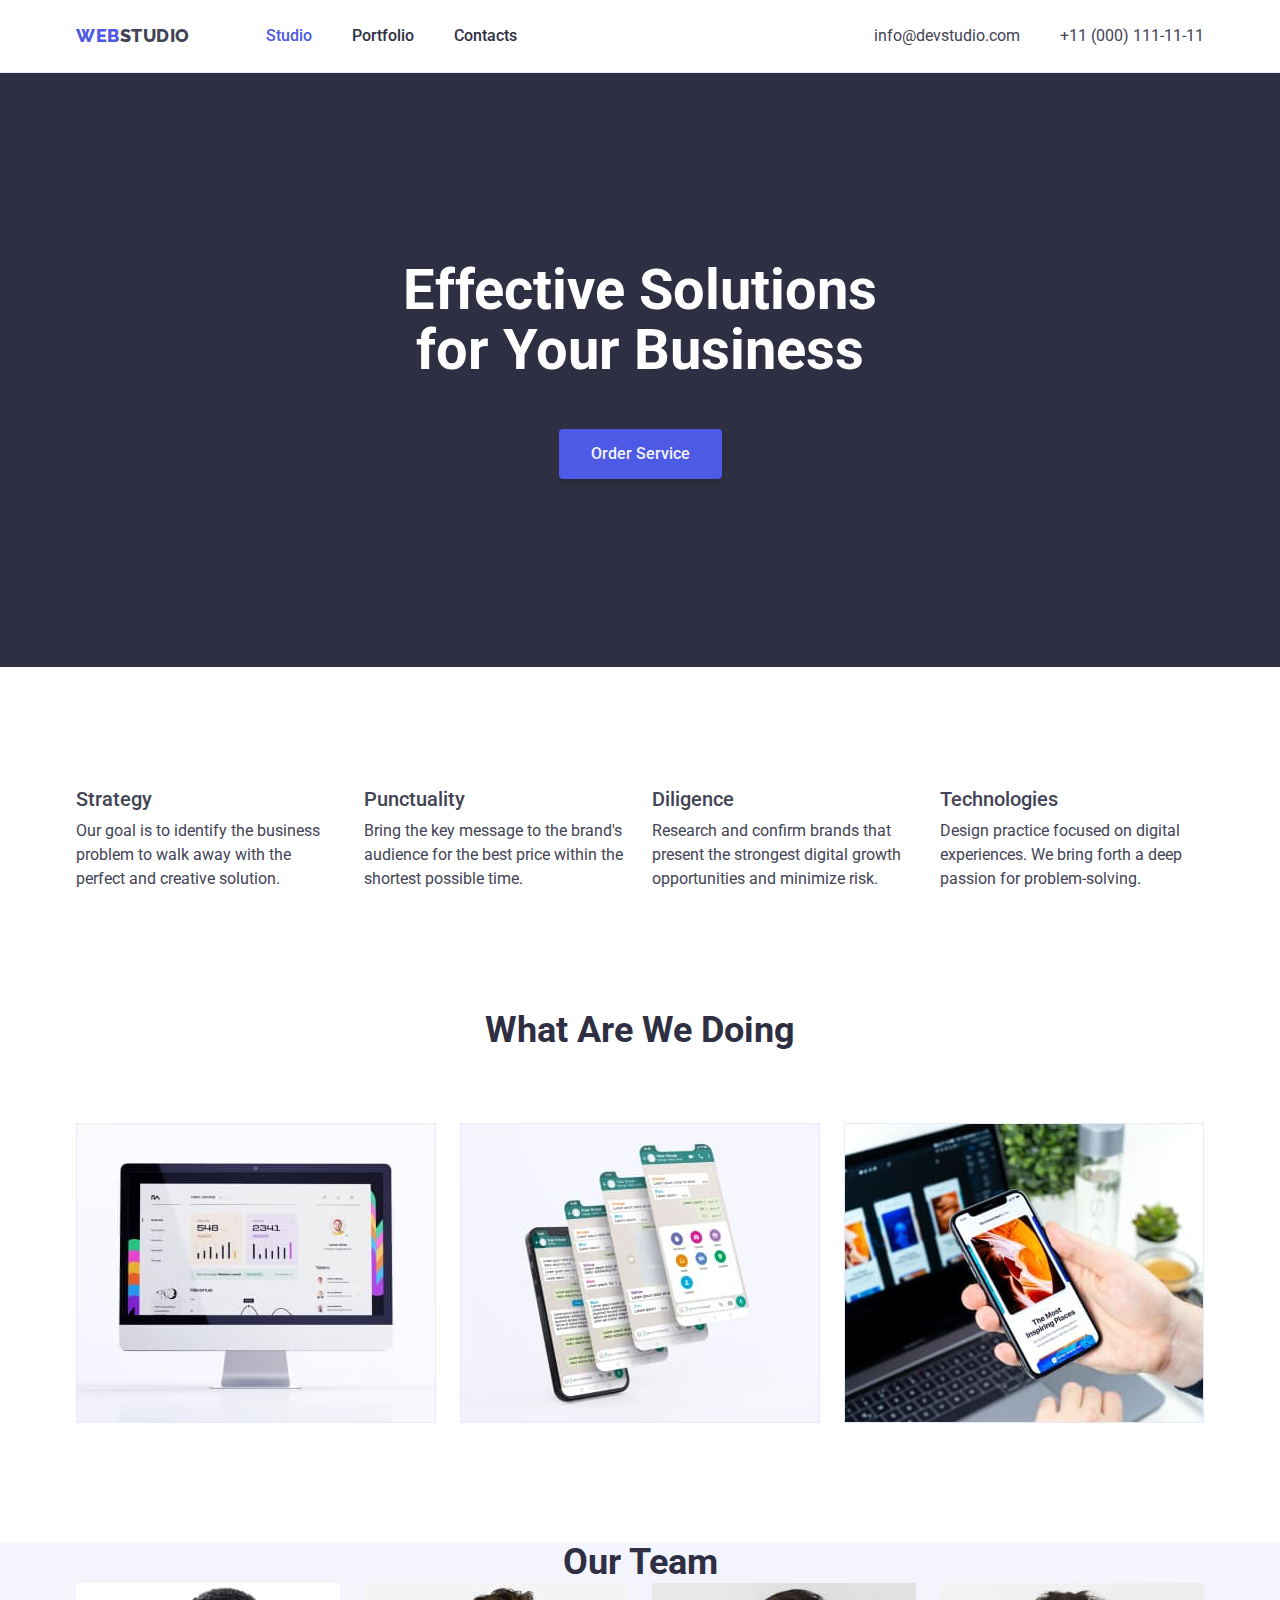
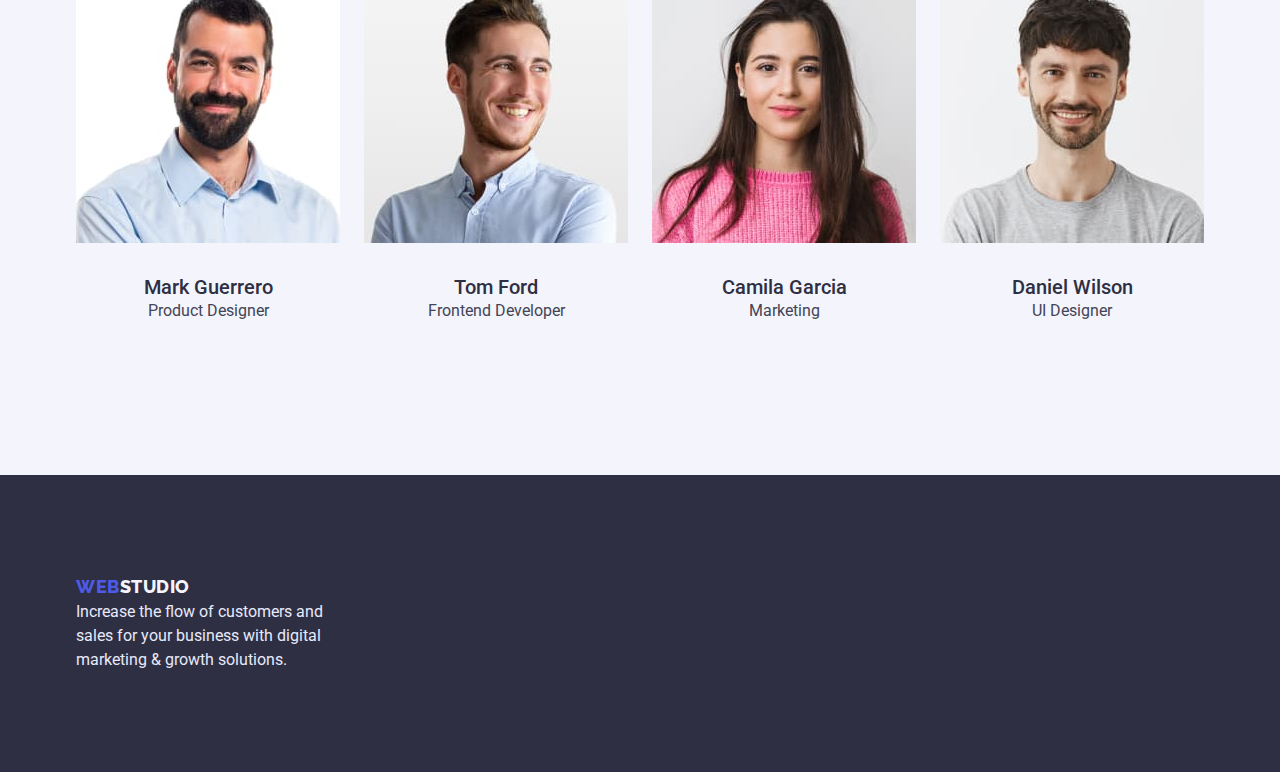
==== index.html @ 30122a5b "home work №3" ====
<!DOCTYPE html>
<html lang="en">
  <head>
    <meta charset="UTF-8" />
    <meta http-equiv="X-UA-Compatible" content="IE=edge" />
    <meta name="viewport" content="width=device-width, initial-scale=1.0" />
    <title>Document</title>
    <link
      href="https://fonts.googleapis.com/css2?family=Raleway:wght@800&family=Roboto:wght@400;500;700;900&display=swap"
      rel="stylesheet"
    />
    <link
      rel="stylesheet"
      href="https://cdnjs.cloudflare.com/ajax/libs/modern-normalize/1.1.0/modern-normalize.min.css"
    />
    <link rel="stylesheet" href="./css/style.css" />
  </head>
  <body>
    <!-- HEADER -->
    <header class="header">
      <div class="container header-container">
        <a href="./index.html" class="logo"
          ><span class="logo-web">Web</span>Studio</a
        >
        <!-- NAVIGATION -->
        <nav class="main-nav">
          <ul class="nav-list">
            <li class="nav-item">
              <a href="./index.html" class="nav-link current">Studio</a>
            </li>

            <li class="nav-item">
              <a href="./potfolio.html" class="nav-link">Portfolio</a>
            </li>

            <li class="nav-item">
              <a href="" class="nav-link">Contacts</a>
            </li>
          </ul>
        </nav>

        <ul class="conection-list">
          <li class="conection-item">
            <a href="mailto:info@devstudio.com" class="conection-link"
              >info@devstudio.com</a
            >
          </li>
          <li class="conection-item">
            <a href="tel:+110001111111" class="conection-link"
              >+11 (000) 111-11-11</a
            >
          </li>
        </ul>
      </div>
    </header>

    <!-- MAIN -->
    <main class="main">
      <!-- SECTION HERO -->
      <section class="section section-hero">
        <div class="container container-hero">
          <h1 class="hero-title">Effective Solutions for Your Business</h1>
          <button type="button" class="button button-hero">
            Order Service
          </button>
        </div>
      </section>
      <!-- SECTION FEATERE -->
      <section class="section section-featere">
        <div class="container container-featere">
          <h2 hidden>Featere</h2>
          <ul class="featere-list">
            <li class="featere-item">
              <h3 class="featere-title">Strategy</h3>
              <p class="featere-text">
                Our goal is to identify the business problem to walk away with
                the perfect and creative solution.
              </p>
            </li>

            <li class="featere-item">
              <h3 class="featere-title">Punctuality</h3>
              <p class="featere-text">
                Bring the key message to the brand's audience for the best price
                within the shortest possible time.
              </p>
            </li>

            <li class="featere-item">
              <h3 class="featere-title">Diligence</h3>
              <p class="featere-text">
                Research and confirm brands that present the strongest digital
                growth opportunities and minimize risk.
              </p>
            </li>

            <li class="featere-item">
              <h3 class="featere-title">Technologies</h3>
              <p class="featere-text">
                Design practice focused on digital experiences. We bring forth a
                deep passion for problem-solving.
              </p>
            </li>
          </ul>
        </div>
      </section>

      <!-- SECTION WORKS -->
      <section class="section section-works">
        <div class="container container-works">
          <h2 class="works-title">What are we doing</h2>
          <ul class="works-list">
            <li class="works-item">
              <img
                class="works-img"
                src="./img/works/pic1.jpg"
                alt=""
                width="360"
              />
            </li>

            <li class="works-item">
              <img
                class="works-img"
                src="./img/works/pic2.jpg"
                alt=""
                width="360"
              />
            </li>

            <li class="works-item">
              <img
                class="works-img"
                src="./img/works/pic3.jpg"
                alt=""
                width="360"
              />
            </li>
          </ul>
        </div>
      </section>

      <!-- SECTION TEAM -->
      <section class="section section-team">
        <div class="container container-team">
          <h2 class="team-title">Our Team</h2>
          <ul class="team-list">
            <li class="team-item">
              <img
                class="team-img"
                src="./img/team/mark.jpg"
                alt="Mark Guerrero"
                width="264"
              />
              <div class="cont-team">
                <h3 class="card-title">Mark Guerrero</h3>
                <p class="team-text">Product Designer</p>
              </div>
            </li>

            <li class="team-item">
              <img
                class="team-img"
                src="./img/team/tom.jpg"
                alt="Tom Ford"
                width="264"
              />
              <div class="cont-team">
                <h3 class="card-title">Tom Ford</h3>
                <p class="team-text">Frontend Developer</p>
              </div>
            </li>

            <li class="team-item">
              <img
                class="team-img"
                src="./img/team/camila.jpg"
                alt="Camila Garcia"
                width="264"
              />
              <div class="cont-team">
                <h3 class="card-title">Camila Garcia</h3>
                <p class="team-text">Marketing</p>
              </div>
            </li>

            <li class="team-item">
              <img
                class="team-img"
                src="./img/team/daniel.jpg"
                alt="Daniel Wilson"
                width="264"
              />
              <div class="cont-team">
                <h3 class="card-title">Daniel Wilson</h3>
                <p class="team-text">UI Designer</p>
              </div>
            </li>
          </ul>
        </div>
      </section>
    </main>

    <!-- FOOTER -->
    <footer class="footer">
      <div class="container container-footer">
        <div>
          <a class="logo logo-footer" href="./index.html" class="logo"
            ><span class="logo-web">Web</span>Studio</a
          >
          <p class="footer-text">
            Increase the flow of customers and sales for your business with
            digital marketing & growth solutions.
          </p>
        </div>
      </div>
    </footer>
  </body>
</html>
---- css/style.css ----
:root {
  /* COLOR */
  --main-background-color: #ffffff;
  --main-text-color: #434455;
  --title-color: #2e2f42;
  --bg-color-team: #f4f4fd;
  --hero-bg-color: #2e2f42;
  --text-footer: #e7e9fc;

  /* FONT */
  --main-font-famali: "Roboto", sans-serif;
  --secondary-font: "Raleway", sans-serif;
  --main-font-size: 16px;
  --main-line-height: calc(24 / 16);
  --main-letter-spacing: 2%;
  --main-font-weight: 400;

  /* BUTTON STYLE */
  --button-letter-spacing: 4%;
  --button-weight: 500;
  --button-background-color: #4d5ae5;
  --button-background-color-hover: #404bbf;
}

body {
  background-color: var(--main-background-color);
  color: var(--main-text-color);
  font-family: var(--main-font-famali);
  font-size: var(--main-font-size);
  line-height: var(--main-line-height);
  list-style: 2%;
}
a {
  color: inherit;
}
h1,
h2,
h3,
h4,
h5,
h6,
p,
ul {
  margin: 0;
  padding: 0;
  list-style: none;
}
img {
  display: block;
  min-width: 100%;
  height: auto;
}

/*  ---CONTAINER--- */
.container {
  width: 1158px;
  margin: 0 auto;
  margin-top: 0;
  margin-bottom: 120px;
  padding-left: 15px;
  padding-right: 15px;
}

/* -------- HEADER ------------*/
.header {
  border-bottom: 1px solid var(--text-footer);
}
.header-container {
  display: flex;
  margin-bottom: 0;
}
.logo {
  text-decoration: none;
  font-family: var(--secondary-font);
  font-weight: 800;
  font-size: 18px;
  line-height: 1.3;

  padding-top: 24px;
  padding-bottom: 24px;

  align-items: center;
  letter-spacing: 0.03em;
  text-transform: uppercase;
}

.logo:hover,
.logo:focus {
  color: var(--button-background-color);
}
.logo:active {
  color: var(--button-background-color);
}

.logo-web {
  color: var(--button-background-color);
}
.main-nav {
}
.nav-list {
  display: flex;
  margin-left: 76px;
}
.nav-item {
  font-weight: 500;

  padding-top: 24px;
  padding-bottom: 24px;

  color: var(--hero-bg-color);

  letter-spacing: var(--button-letter-spacing);
}

.nav-item + .nav-item {
  margin-left: 40px;
}
.nav-link {
  text-decoration: none;
}
.nav-link:hover,
.nav-link:focus {
  color: var(--button-background-color-hover);
}
.nav-link:active {
  color: var(--button-background-color-hover);
}
.current {
  color: var(--button-background-color);
}
.conection-list {
  display: flex;
  margin-left: auto;
}
.conection-item {
  padding-top: 24px;
  padding-bottom: 24px;
}
.conection-item + .conection-item {
  margin-left: 40px;
}
.conection-link {
  text-decoration: none;
}
.conection-link:hover,
.conection-link:focus {
  color: var(--button-background-color-hover);
}

/* -------HERO------- */

.section-hero {
  background-color: var(--title-color);
}

.container-hero {
  padding-top: 188px;
  padding-bottom: 188px;
}
.hero-title {
  width: 494px;
  font-weight: 700;
  font-size: 56px;
  line-height: 1.07;

  margin: 0 auto;
  margin-bottom: 48px;
  text-align: center;
  justify-content: center;
  align-items: center;

  color: var(--main-background-color);
}
.button {
  color: var(--bg-color-team);

  display: block;
  padding-top: 16px;
  padding-bottom: 16px;
  padding-left: 32px;
  padding-right: 32px;
  text-align: center;
  justify-content: center;
  align-items: center;

  font-weight: var(--button-weight);
  letter-spacing: var(--button-letter-spacing);
  cursor: pointer;
  border: transparent;
}
.button-hero {
  margin: 0 auto;
  text-align: center;

  background-color: var(--button-background-color);

  box-shadow: 0px 4px 4px rgba(0, 0, 0, 0.15);
  border-radius: 4px;
}
.button:hover,
.button:focus {
  background-color: var(--button-background-color-hover);
  color: var(--bg-color-team);
}

/* -----FEATERE----- */

.container-featere {
}
.featere-list {
  display: flex;
  margin-left: -24px;
}
.featere-item {
}
.featere-list > .featere-item {
  flex-basis: calc(100% / 4 - 24px);
  margin-left: 24px;
}
.featere-title {
  margin-bottom: 8px;

  font-weight: 500;
  font-size: 20px;
  line-height: 1.2;

  letter-spacing: var(--main-letter-spacing);

  color: var(--hero-bg-color) #2e2f42;
}
.featere-text {
  color: var(--main-text-color);
}

/* -----WORKS---- */

.section-works {
}

.container-works {
}
.works-title {
  text-align: center;
  margin-bottom: 72px;

  font-weight: 700;
  font-size: 36px;
  line-height: 1.11;

  text-transform: capitalize;

  color: var(--title-color);
}
.works-list {
  display: flex;
  margin-left: -24px;
}
.works-item {
}
.works-list > .works-item {
  flex-basis: calc(100% / 3 -24px);
  margin-left: 24px;
}
.works-img {
}

/* -----TEAM---- */

.section-team {
  background-color: var(--bg-color-team);
}
.container {
}
.container-team {
  padding-bottom: 120px;
  margin-bottom: 0;
}
.team-title {
  font-weight: 700;
  font-size: 36px;
  line-height: 1.11;

  text-align: center;
  text-transform: capitalize;

  color: var(--title-color);
}
.team-list {
  display: flex;
  margin-left: -24px;
}
.team-item {
}
.team-list > .team-item {
  flex-basis: calc(100% / 4 - 24px);
  margin-left: 24px;
}
.team-img {
  margin-bottom: 32px;
}
.cont-team {
  margin: 0 auto;
  margin-top: 0;
  margin-bottom: 32px;
}
.card-title {
  font-weight: 500;
  font-size: 20px;
  line-height: 1.2;

  text-align: center;

  color: var(--title-color);
}
.team-text {
  text-align: center;
}

/* -----FOOTER---- */
.footer {
  background-color: var(--hero-bg-color);
}
.container-footer {
  padding-top: 100px;
  padding-bottom: 100px;
  margin-bottom: 0;
}
.logo {
}
.logo-footer {
  color: var(--bg-color-team);
}
.footer-text {
  color: var(--text-footer);
  width: 264px;
}

/* ----PORTFOLIO PAGE------ */

.header-container {
}
.header-container.header-portfolio {
  margin-bottom: 0;
}
.portfolio-title {
  position: absolute;
  width: 1px;
  height: 1px;
  margin: -1px;
  border: 0;
  padding: 0;
  white-space: nowrap;
  clip-path: inset(100%);
  clip: rect(0 0 0 0);
  overflow: hidden;
}
/* ---BTN FILTER */
.porfolio-list {
  display: flex;
  justify-content: center;
  margin-top: 0;
  margin-bottom: 72px;
  margin-top: 96px;
}
.portfolio-item {
  justify-content: center;
  align-items: center;
}
.portfolio-item + .portfolio-item {
  margin-left: 24px;
}

.filter-btn.button {
  padding: 12px 24px;

  border: 1px solid var(--text-footer);
  border-radius: 4px;
  color: var(--button-background-color);
  background: var(--bg-color-team);

  font-weight: var(--button-weight);
  font-size: 16px;

  align-items: center;
  text-align: center;
  letter-spacing: var(--button-letter-spacing);
}

.filter-btn.button:hover,
.filter-btn.button:focus {
  background-color: var(--button-background-color-hover);
  color: var(--main-background-color);
}

/* ---PORTFOLIO CARDS--- */
.list-cards {
  display: flex;
  flex-wrap: wrap;
  margin: 0;
  margin-top: -24px;
  margin-left: -24px;
}
.card-item {
  padding-bottom: 32px;
}
.list-cards > .card-item {
  flex-basis: calc(100% / 3 - 24px);
  margin-left: 24px;
  mart: 24px;
}
.card-img {
  margin-bottom: 32px;
}
.card-cont {
}
.card-heading {
  text-align: center;
}
.card-text {
  text-align: center;
}
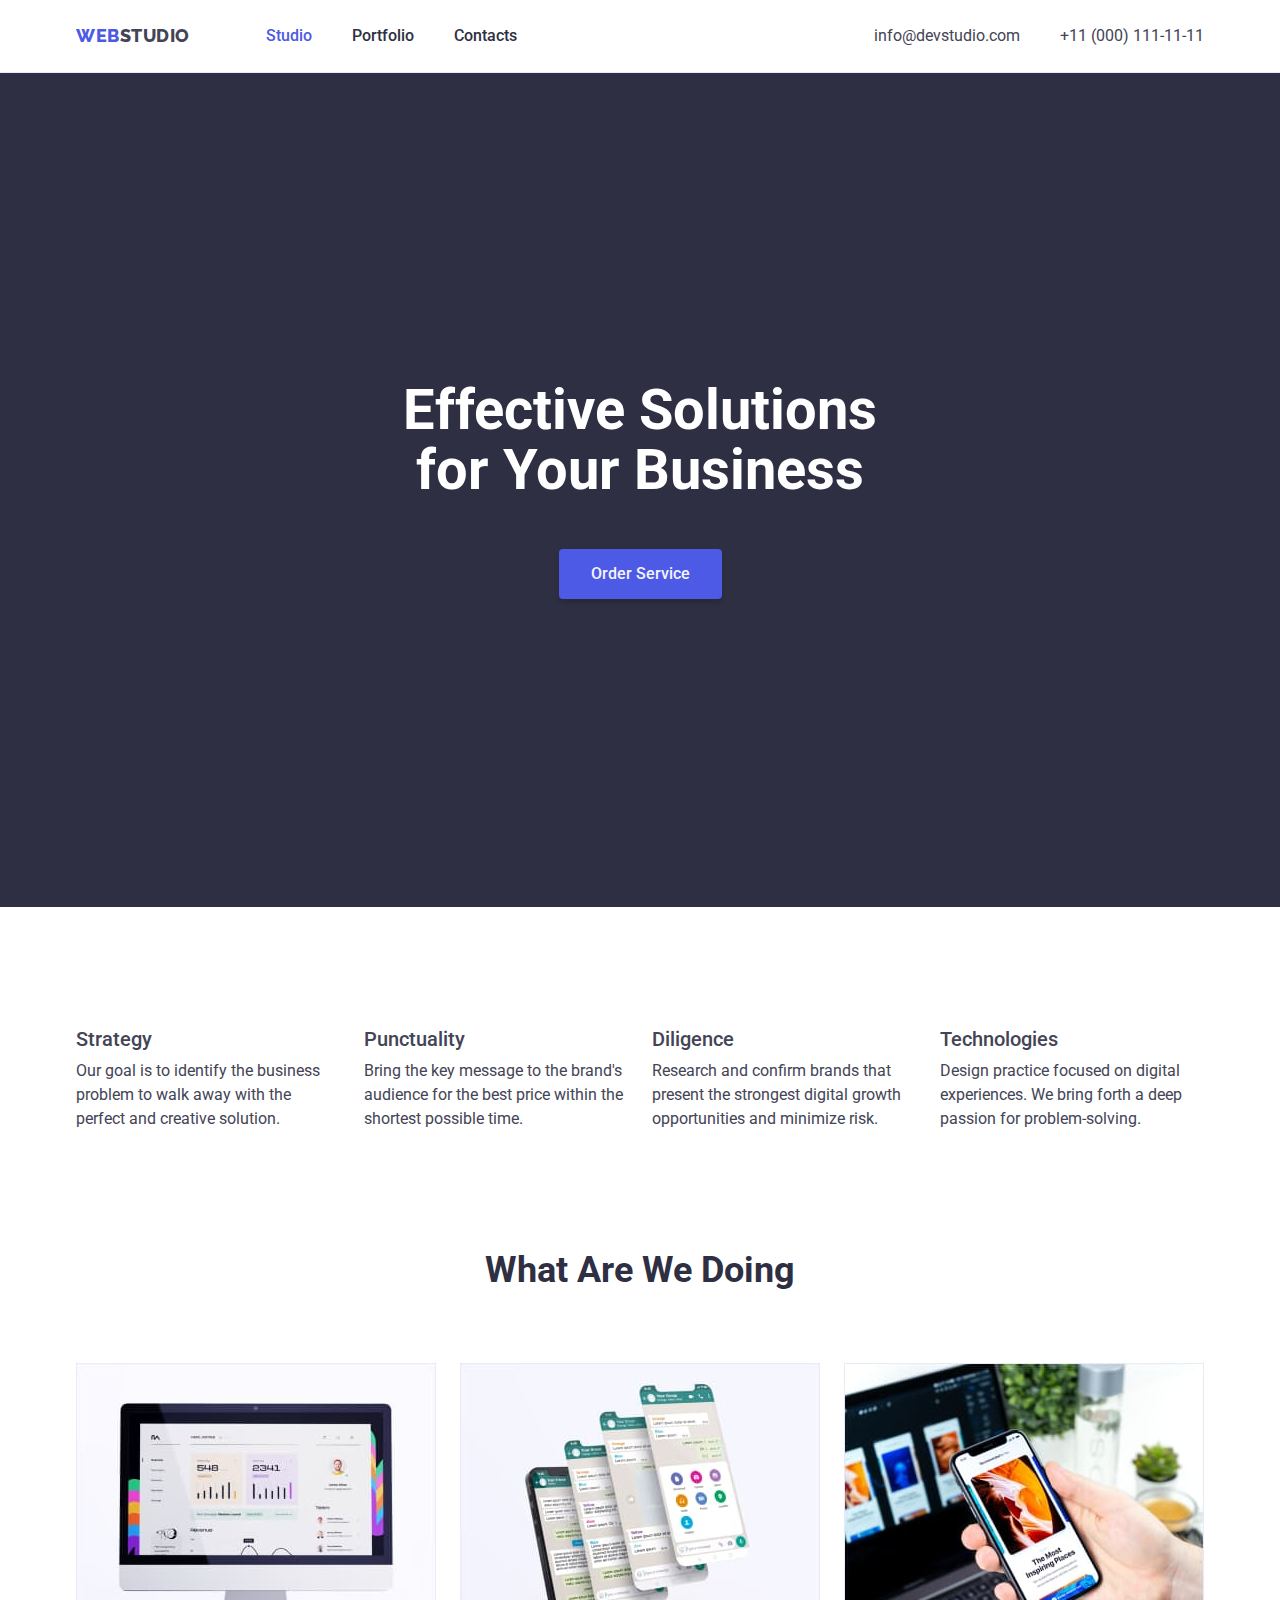
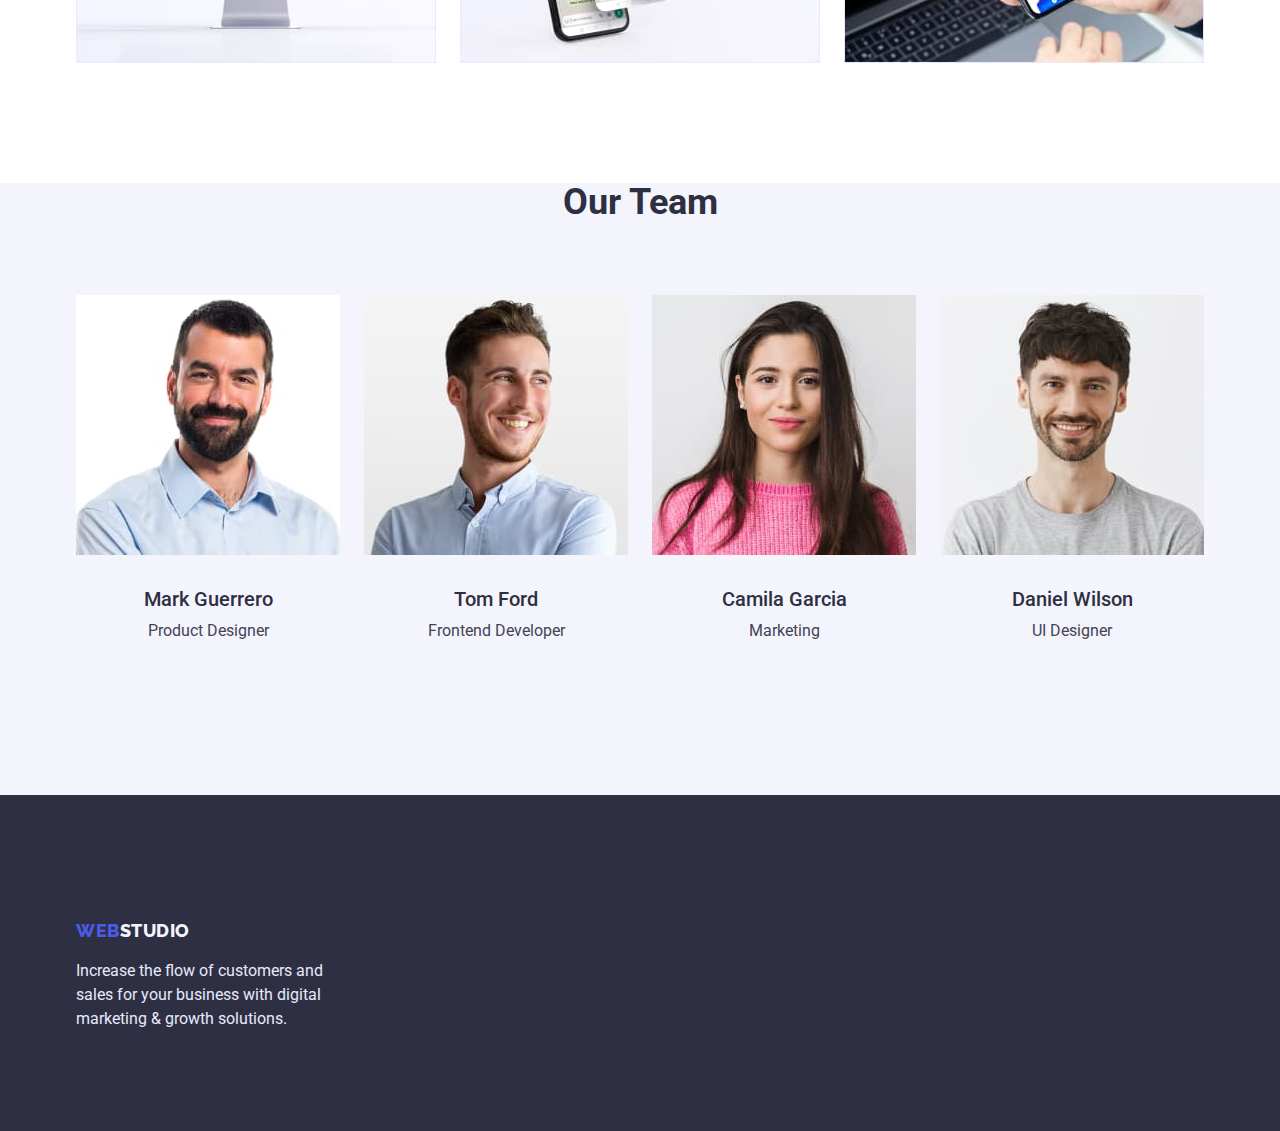
==== commit c29a2ff4: "finalized sections" ====
--- a/index.html
+++ b/index.html
@@ -204,7 +204,7 @@
     <!-- FOOTER -->
     <footer class="footer">
       <div class="container container-footer">
-        <div>
+        <div class="footer-first">
           <a class="logo logo-footer" href="./index.html" class="logo"
             ><span class="logo-web">Web</span>Studio</a
           >
--- a/css/style.css
+++ b/css/style.css
@@ -51,12 +51,16 @@
   height: auto;
 }
 
+.section {
+  padding-top: 120px;
+  padding-bottom: 120px;
+}
+
 /*  ---CONTAINER--- */
 .container {
   width: 1158px;
-  margin: 0 auto;
-  margin-top: 0;
-  margin-bottom: 120px;
+  margin-left: auto;
+  margin-right: auto;
   padding-left: 15px;
   padding-right: 15px;
 }
@@ -235,6 +239,7 @@
 /* -----WORKS---- */
 
 .section-works {
+  padding-top: 0;
 }
 
 .container-works {
@@ -268,11 +273,12 @@
 
 .section-team {
   background-color: var(--bg-color-team);
+  padding-top: 0;
 }
 .container {
 }
 .container-team {
-  padding-bottom: 120px;
+  /* padding-bottom: 120px; */
   margin-bottom: 0;
 }
 .team-title {
@@ -283,6 +289,8 @@
   text-align: center;
   text-transform: capitalize;
 
+  margin-bottom: 72px;
+
   color: var(--title-color);
 }
 .team-list {
@@ -296,18 +304,20 @@
   margin-left: 24px;
 }
 .team-img {
-  margin-bottom: 32px;
 }
 .cont-team {
   margin: 0 auto;
   margin-top: 0;
-  margin-bottom: 32px;
+  padding-top: 32px;
+  padding-bottom: 32px;
 }
 .card-title {
   font-weight: 500;
   font-size: 20px;
   line-height: 1.2;
 
+  margin-bottom: 8px;
+
   text-align: center;
 
   color: var(--title-color);
@@ -319,16 +329,18 @@
 /* -----FOOTER---- */
 .footer {
   background-color: var(--hero-bg-color);
-}
-.container-footer {
   padding-top: 100px;
   padding-bottom: 100px;
-  margin-bottom: 0;
+}
+.container-footer {
 }
 .logo {
 }
 .logo-footer {
   color: var(--bg-color-team);
+  margin-bottom: 16px;
+  padding-bottom: 0;
+  display: inline-block;
 }
 .footer-text {
   color: var(--text-footer);
@@ -336,6 +348,10 @@
 }
 
 /* ----PORTFOLIO PAGE------ */
+.section-portfolio {
+  padding-top: 96px;
+  padding-bottom: 120px;
+}
 
 .header-container {
 }
@@ -360,7 +376,6 @@
   justify-content: center;
   margin-top: 0;
   margin-bottom: 72px;
-  margin-top: 96px;
 }
 .portfolio-item {
   justify-content: center;
@@ -401,21 +416,31 @@
   margin-left: -24px;
 }
 .card-item {
-  padding-bottom: 32px;
+  /* padding-bottom: 32px; */
 }
 .list-cards > .card-item {
   flex-basis: calc(100% / 3 - 24px);
   margin-left: 24px;
-  mart: 24px;
+  margin-top: 24px;
 }
 .card-img {
-  margin-bottom: 32px;
 }
 .card-cont {
+  border-bottom: 1px solid var(--text-footer);
+  border-left: 1px solid var(--text-footer);
+  border-right: 1px solid var(--text-footer);
+  padding-bottom: 32px;
+  padding-top: 32px;
+  padding-left: 16px;
 }
 .card-heading {
-  text-align: center;
+  font-size: 20px;
+  font-weight: 500;
+  line-height: 1.2;
+
+  margin-bottom: 8px;
+
+  color: var(--hero-bg-color);
 }
 .card-text {
-  text-align: center;
-}
+}
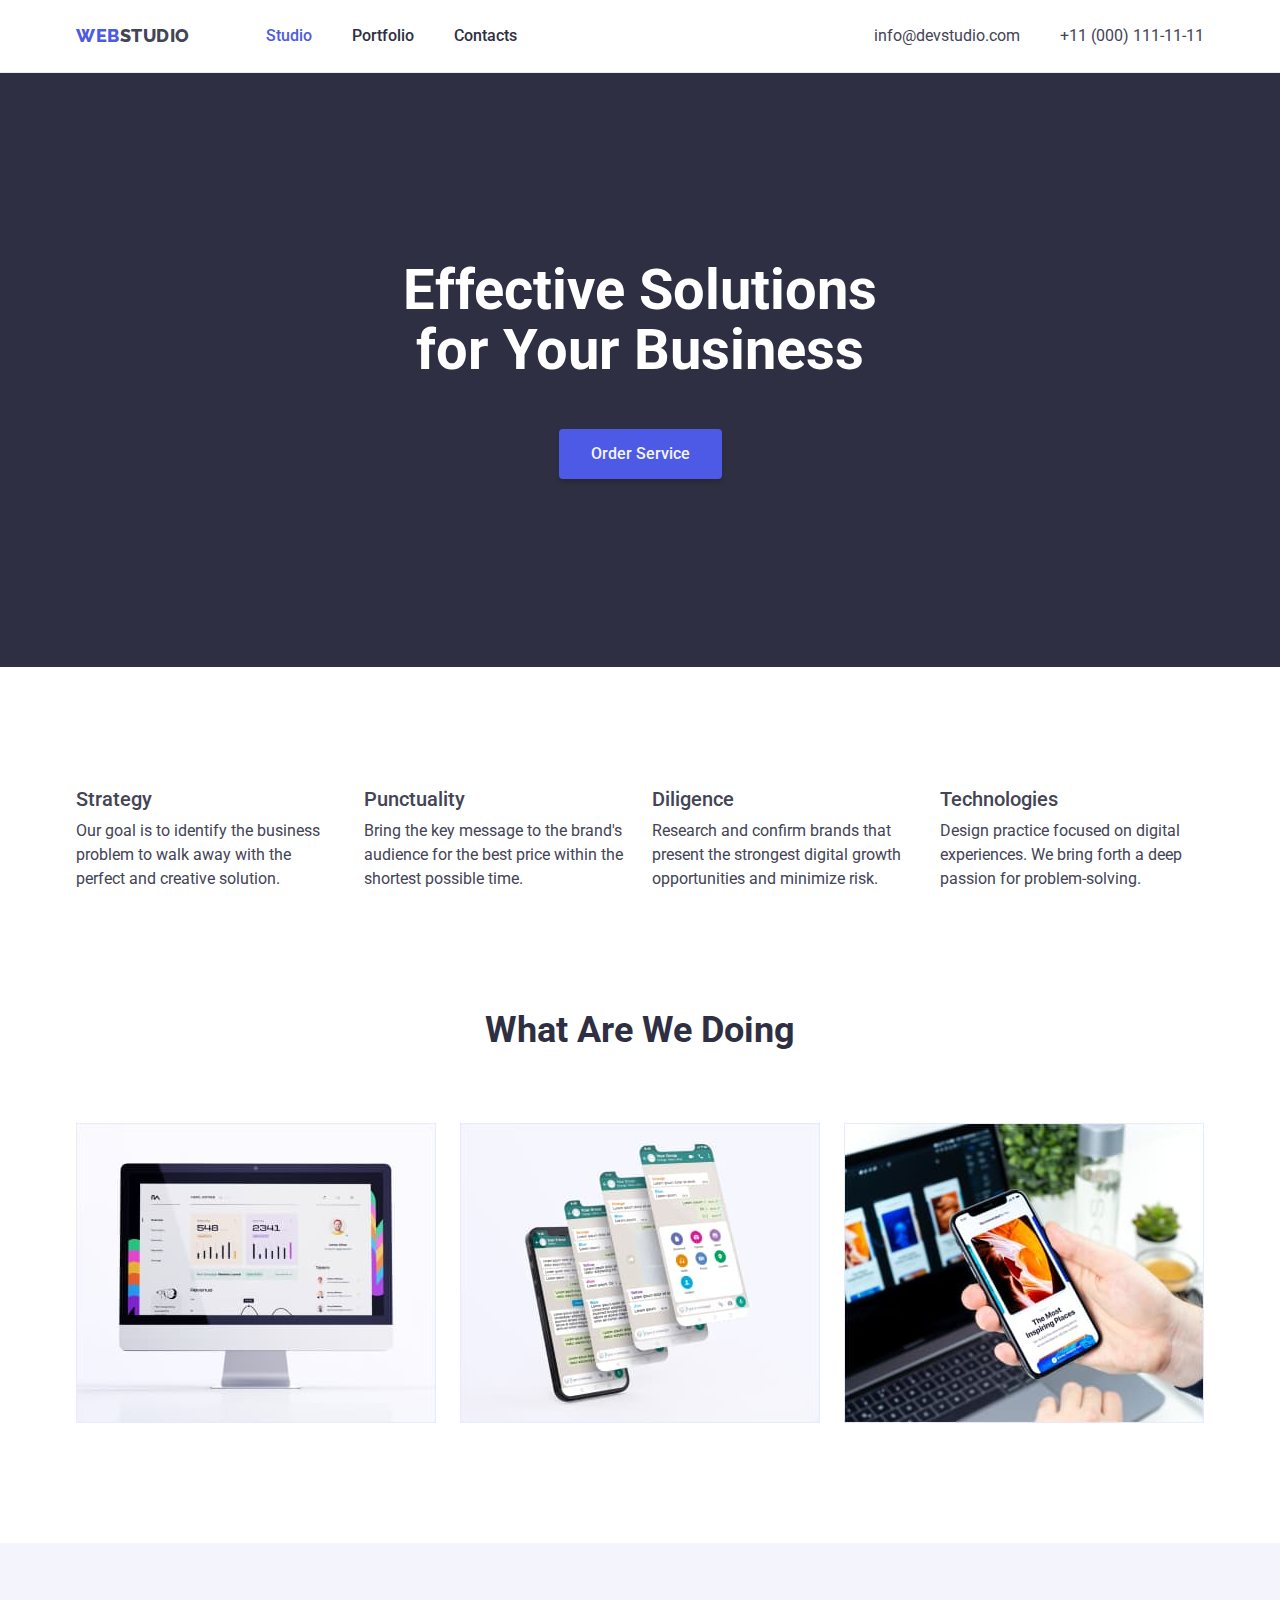
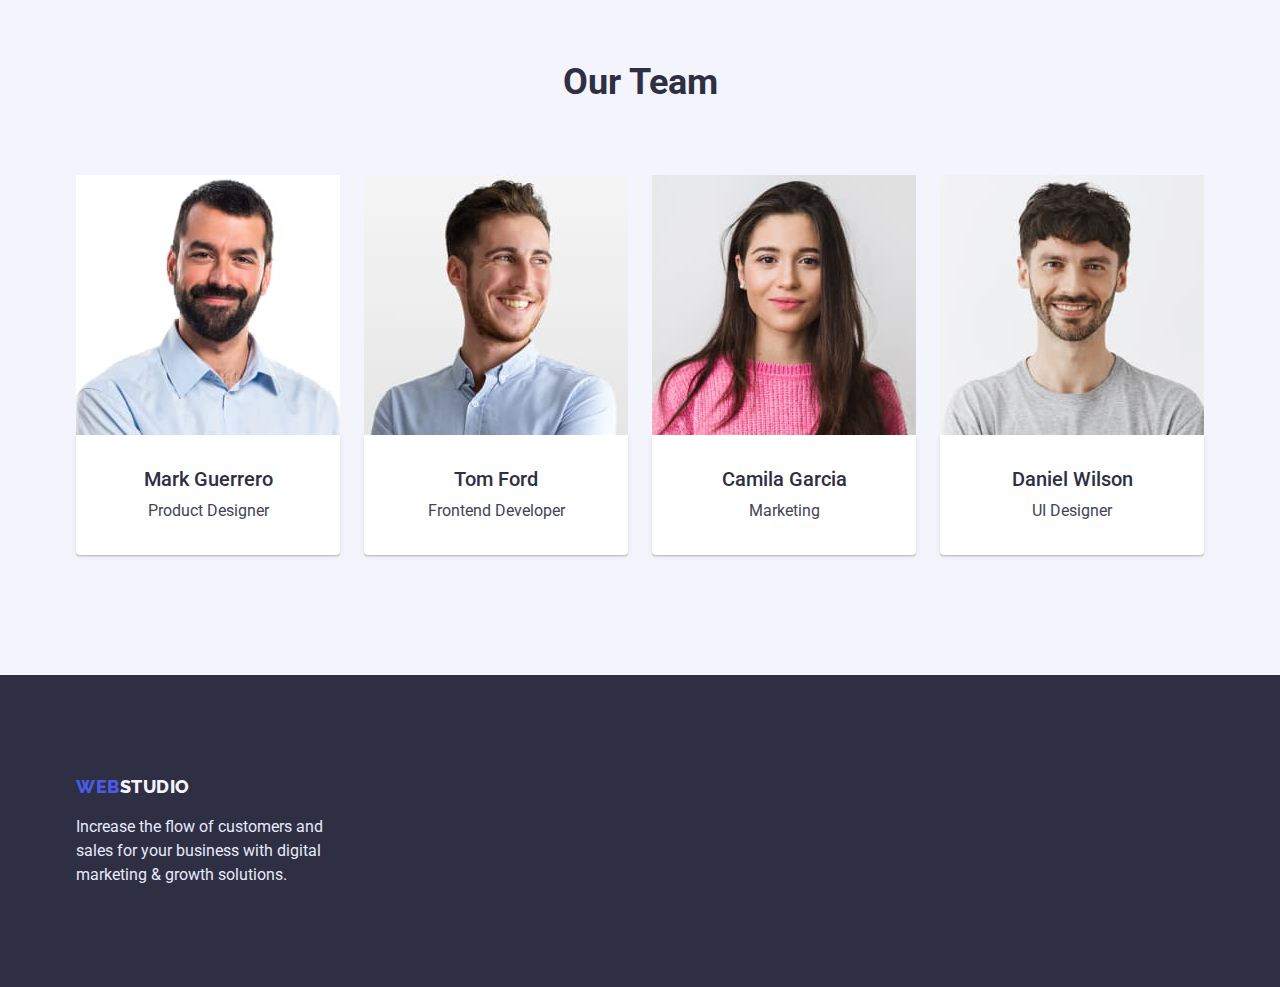
==== commit e96819b2: "final fix" ====
--- a/index.html
+++ b/index.html
@@ -57,7 +57,7 @@
     <!-- MAIN -->
     <main class="main">
       <!-- SECTION HERO -->
-      <section class="section section-hero">
+      <section class="section-hero">
         <div class="container container-hero">
           <h1 class="hero-title">Effective Solutions for Your Business</h1>
           <button type="button" class="button button-hero">
--- a/css/style.css
+++ b/css/style.css
@@ -273,7 +273,6 @@
 
 .section-team {
   background-color: var(--bg-color-team);
-  padding-top: 0;
 }
 .container {
 }
@@ -310,6 +309,10 @@
   margin-top: 0;
   padding-top: 32px;
   padding-bottom: 32px;
+  background-color: var(--main-background-color);
+  box-shadow: 0px 1px 6px rgba(46, 47, 66, 0.08),
+    0px 1px 1px rgba(46, 47, 66, 0.16), 0px 2px 1px rgba(46, 47, 66, 0.08);
+  border-radius: 0px 0px 4px 4px;
 }
 .card-title {
   font-weight: 500;
@@ -340,6 +343,7 @@
   color: var(--bg-color-team);
   margin-bottom: 16px;
   padding-bottom: 0;
+  padding-top: 0;
   display: inline-block;
 }
 .footer-text {
@@ -416,7 +420,6 @@
   margin-left: -24px;
 }
 .card-item {
-  /* padding-bottom: 32px; */
 }
 .list-cards > .card-item {
   flex-basis: calc(100% / 3 - 24px);
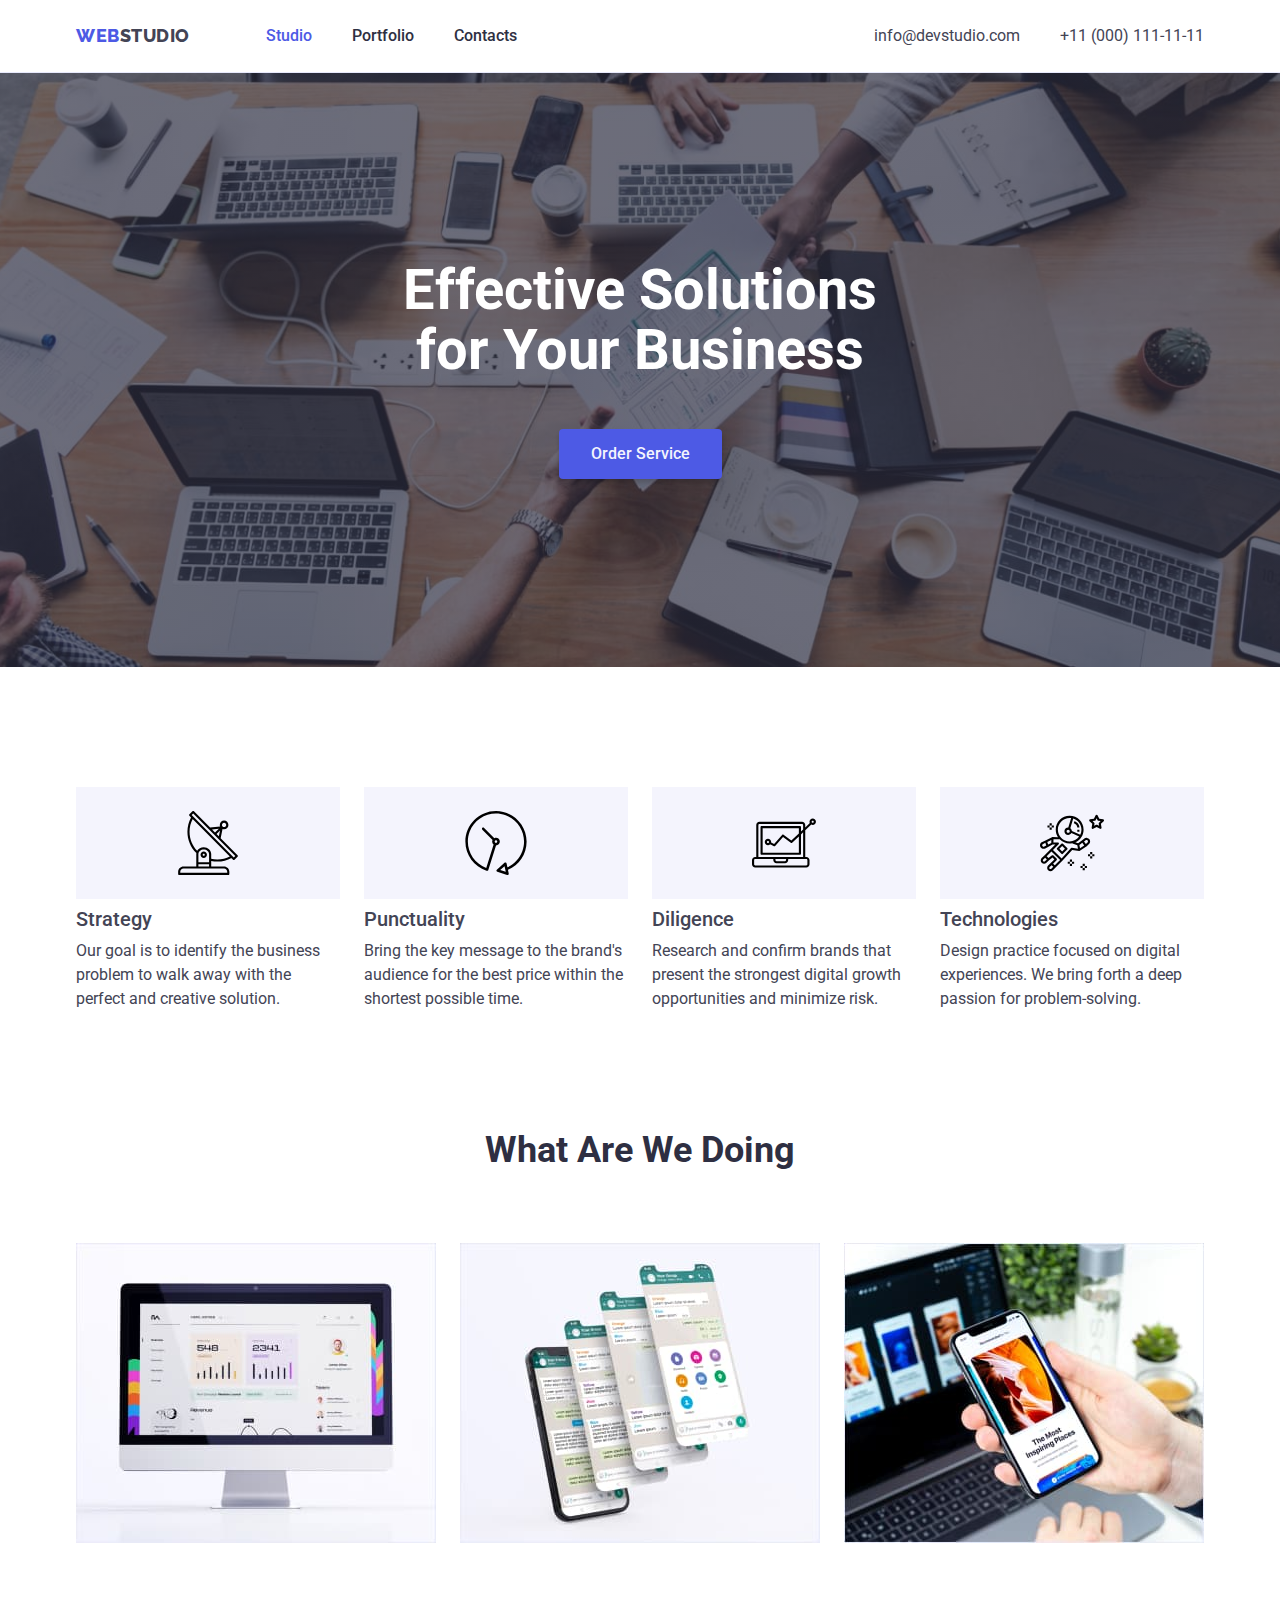
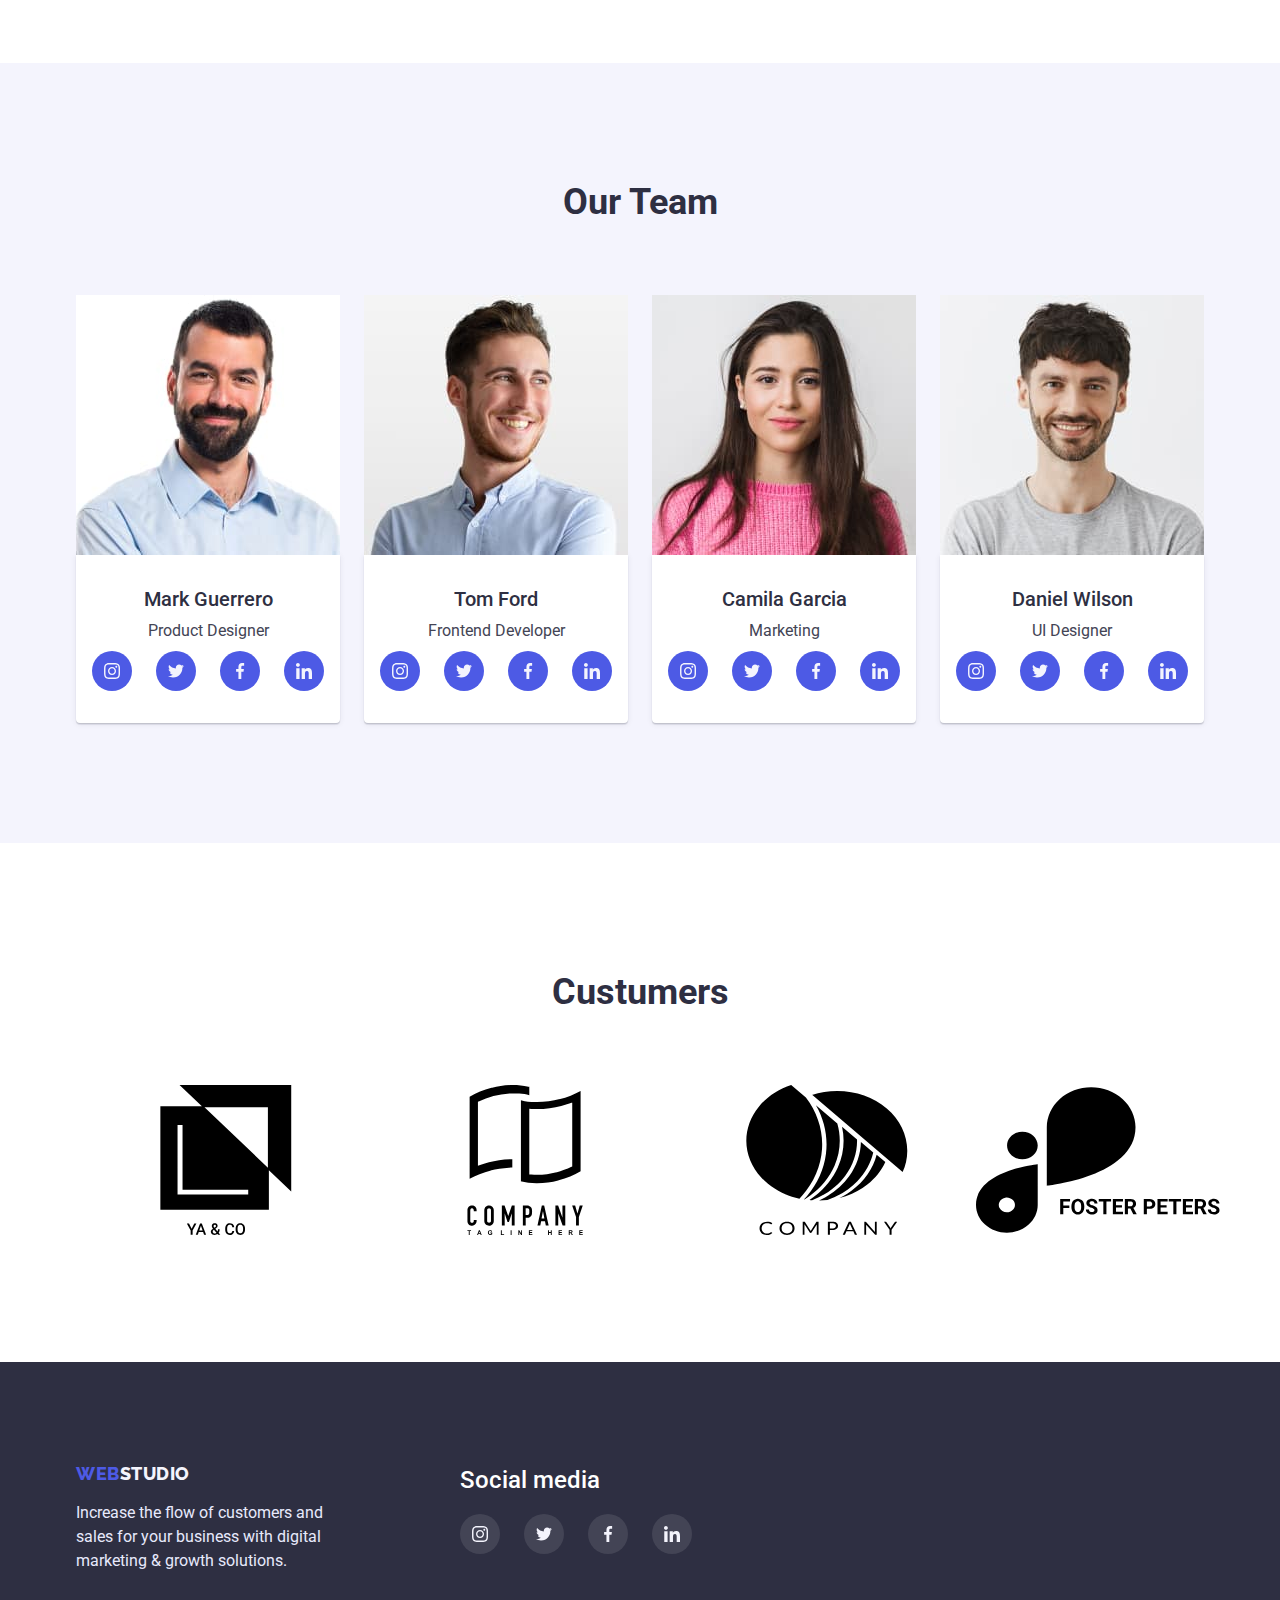
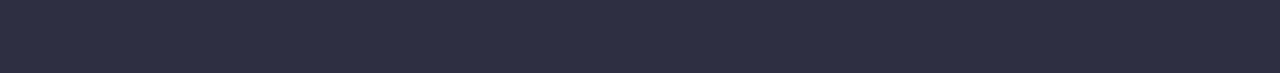
==== commit 0850f5f8: "HW4 START" ====
--- a/index.html
+++ b/index.html
@@ -68,9 +68,14 @@
       <!-- SECTION FEATERE -->
       <section class="section section-featere">
         <div class="container container-featere">
-          <h2 hidden>Featere</h2>
+          <h2 class="visual-hidden">Featere</h2>
           <ul class="featere-list">
             <li class="featere-item">
+              <div class="feature-svg">
+                <svg class="svg-feature telescope">
+                  <use href="./img/symbol-defs1.svg#icon-feature1"></use>
+                </svg>
+              </div>
               <h3 class="featere-title">Strategy</h3>
               <p class="featere-text">
                 Our goal is to identify the business problem to walk away with
@@ -79,6 +84,11 @@
             </li>
 
             <li class="featere-item">
+              <div class="feature-svg">
+                <svg class="svg-feature">
+                  <use href="./img/symbol-defs1.svg#icon-feature2"></use>
+                </svg>
+              </div>
               <h3 class="featere-title">Punctuality</h3>
               <p class="featere-text">
                 Bring the key message to the brand's audience for the best price
@@ -87,6 +97,11 @@
             </li>
 
             <li class="featere-item">
+              <div class="feature-svg">
+                <svg class="svg-feature">
+                  <use href="./img/symbol-defs1.svg#icon-feature3"></use>
+                </svg>
+              </div>
               <h3 class="featere-title">Diligence</h3>
               <p class="featere-text">
                 Research and confirm brands that present the strongest digital
@@ -95,6 +110,11 @@
             </li>
 
             <li class="featere-item">
+              <div class="feature-svg">
+                <svg class="svg-feature">
+                  <use href="./img/symbol-defs1.svg#icon-feature4"></use>
+                </svg>
+              </div>
               <h3 class="featere-title">Technologies</h3>
               <p class="featere-text">
                 Design practice focused on digital experiences. We bring forth a
@@ -155,6 +175,37 @@
               <div class="cont-team">
                 <h3 class="card-title">Mark Guerrero</h3>
                 <p class="team-text">Product Designer</p>
+
+                <ul class="social-list">
+                  <li class="social-item">
+                    <a class="social-link" href=""
+                      ><svg class="icon">
+                        <use href="./img/symbol-defs1.svg#icon-instagram"></use>
+                      </svg>
+                    </a>
+                  </li>
+                  <li class="social-item item-twitter">
+                    <a class="social-link link-twitter" href=""
+                      ><svg class="icon icon-twitter">
+                        <use href="./img/symbol-defs1.svg#icon-twitter"></use>
+                      </svg>
+                    </a>
+                  </li>
+                  <li class="social-item item-facebook">
+                    <a class="social-link link-facebook" href=""
+                      ><svg class="icon icon-facebook">
+                        <use href="./img/symbol-defs1.svg#icon-facebook"></use>
+                      </svg>
+                    </a>
+                  </li>
+                  <li class="social-item item-linkedin">
+                    <a class="social-link link-linkedin" href=""
+                      ><svg class="icon icon-linkedin">
+                        <use href="./img/symbol-defs1.svg#icon-linkedin"></use>
+                      </svg>
+                    </a>
+                  </li>
+                </ul>
               </div>
             </li>
 
@@ -168,6 +219,37 @@
               <div class="cont-team">
                 <h3 class="card-title">Tom Ford</h3>
                 <p class="team-text">Frontend Developer</p>
+                <!-- SOCIAL LIST -->
+                <ul class="social-list">
+                  <li class="social-item">
+                    <a class="social-link" href=""
+                      ><svg class="icon">
+                        <use href="./img/symbol-defs1.svg#icon-instagram"></use>
+                      </svg>
+                    </a>
+                  </li>
+                  <li class="social-item item-twitter">
+                    <a class="social-link link-twitter" href=""
+                      ><svg class="icon icon-twitter">
+                        <use href="./img/symbol-defs1.svg#icon-twitter"></use>
+                      </svg>
+                    </a>
+                  </li>
+                  <li class="social-item item-facebook">
+                    <a class="social-link link-facebook" href=""
+                      ><svg class="icon icon-facebook">
+                        <use href="./img/symbol-defs1.svg#icon-facebook"></use>
+                      </svg>
+                    </a>
+                  </li>
+                  <li class="social-item item-linkedin">
+                    <a class="social-link link-linkedin" href=""
+                      ><svg class="icon icon-linkedin">
+                        <use href="./img/symbol-defs1.svg#icon-linkedin"></use>
+                      </svg>
+                    </a>
+                  </li>
+                </ul>
               </div>
             </li>
 
@@ -181,6 +263,37 @@
               <div class="cont-team">
                 <h3 class="card-title">Camila Garcia</h3>
                 <p class="team-text">Marketing</p>
+                <!-- SOCIAL LIST -->
+                <ul class="social-list">
+                  <li class="social-item">
+                    <a class="social-link" href=""
+                      ><svg class="icon">
+                        <use href="./img/symbol-defs1.svg#icon-instagram"></use>
+                      </svg>
+                    </a>
+                  </li>
+                  <li class="social-item item-twitter">
+                    <a class="social-link link-twitter" href=""
+                      ><svg class="icon icon-twitter">
+                        <use href="./img/symbol-defs1.svg#icon-twitter"></use>
+                      </svg>
+                    </a>
+                  </li>
+                  <li class="social-item item-facebook">
+                    <a class="social-link link-facebook" href=""
+                      ><svg class="icon icon-facebook">
+                        <use href="./img/symbol-defs1.svg#icon-facebook"></use>
+                      </svg>
+                    </a>
+                  </li>
+                  <li class="social-item item-linkedin">
+                    <a class="social-link link-linkedin" href=""
+                      ><svg class="icon icon-linkedin">
+                        <use href="./img/symbol-defs1.svg#icon-linkedin"></use>
+                      </svg>
+                    </a>
+                  </li>
+                </ul>
               </div>
             </li>
 
@@ -194,7 +307,88 @@
               <div class="cont-team">
                 <h3 class="card-title">Daniel Wilson</h3>
                 <p class="team-text">UI Designer</p>
-              </div>
+                <!-- SOCIAL LIST -->
+                <ul class="social-list">
+                  <li class="social-item">
+                    <a class="social-link" href=""
+                      ><svg class="icon">
+                        <use href="./img/symbol-defs1.svg#icon-instagram"></use>
+                      </svg>
+                    </a>
+                  </li>
+                  <li class="social-item item-twitter">
+                    <a class="social-link link-twitter" href=""
+                      ><svg class="icon icon-twitter">
+                        <use href="./img/symbol-defs1.svg#icon-twitter"></use>
+                      </svg>
+                    </a>
+                  </li>
+                  <li class="social-item item-facebook">
+                    <a class="social-link link-facebook" href=""
+                      ><svg class="icon icon-facebook">
+                        <use href="./img/symbol-defs1.svg#icon-facebook"></use>
+                      </svg>
+                    </a>
+                  </li>
+                  <li class="social-item item-linkedin">
+                    <a class="social-link link-linkedin" href=""
+                      ><svg class="icon icon-linkedin">
+                        <use href="./img/symbol-defs1.svg#icon-linkedin"></use>
+                      </svg>
+                    </a>
+                  </li>
+                </ul>
+              </div>
+            </li>
+          </ul>
+        </div>
+      </section>
+
+      <!-- Custumers -->
+      <section class="section section-customers">
+        <div class="container customers-container">
+          <h2 class="customers-title">Custumers</h2>
+          <ul class="customers-list">
+            <li class="customers-item">
+              <a class="customers-link" href=""
+                ><svg class="customers-svg">
+                  <use href="./img/symbol-defs1.svg#icon-customers1"></use></svg
+              ></a>
+            </li>
+
+            <li class="customers-item">
+              <a class="customers-link" href=""
+                ><svg class="customers-svg">
+                  <use href="./img/symbol-defs1.svg#icon-customers2"></use></svg
+              ></a>
+            </li>
+
+            <li class="customers-item">
+              <a class="customers-link" href=""
+                ><svg class="customers-svg">
+                  <use href="./img/symbol-defs1.svg#icon-customers3"></use></svg
+              ></a>
+            </li>
+
+            <li class="customers-item">
+              <a class="customers-link" href=""
+                ><svg class="customers-svg">
+                  <use href="./img/symbol-defs1.svg#icon-customers4"></use></svg
+              ></a>
+            </li>
+
+            <li class="customers-item">
+              <a class="customers-link" href=""
+                ><svg class="customers-svg">
+                  <use href="./img/symbol-defs1.svg#icon-customers5"></use></svg
+              ></a>
+            </li>
+
+            <li class="customers-item">
+              <a class="customers-link" href=""
+                ><svg class="customers-svg">
+                  <use href="./img/symbol-defs1.svg#icon-customers6"></use></svg
+              ></a>
             </li>
           </ul>
         </div>
@@ -213,6 +407,40 @@
             digital marketing & growth solutions.
           </p>
         </div>
+
+        <div class="footer-second">
+          <h2 class="heading-social">Social media</h2>
+          <ul class="social-list footer-list">
+            <li class="social-item footer-item">
+              <a class="social-link link-footer" href="">
+                <svg class="icon icon-footer">
+                  <use href="./img/symbol-defs1.svg#icon-instagram"></use>
+                </svg>
+              </a>
+            </li>
+            <li class="social-item footer-item">
+              <a class="social-link link-footer" href="">
+                <svg class="icon icon-footer">
+                  <use href="./img/symbol-defs1.svg#icon-twitter"></use>
+                </svg>
+              </a>
+            </li>
+            <li class="social-item footer-item">
+              <a class="social-link link-footer" href="">
+                <svg class="icon icon-footer">
+                  <use href="./img/symbol-defs1.svg#icon-facebook"></use>
+                </svg>
+              </a>
+            </li>
+            <li class="social-item footer-item">
+              <a class="social-link link-footer" href="">
+                <svg class="icon icon-footer">
+                  <use href="./img/symbol-defs1.svg#icon-linkedin"></use>
+                </svg>
+              </a>
+            </li>
+          </ul>
+        </div>
       </div>
     </footer>
   </body>
--- a/css/style.css
+++ b/css/style.css
@@ -20,6 +20,7 @@
   --button-weight: 500;
   --button-background-color: #4d5ae5;
   --button-background-color-hover: #404bbf;
+  --social-link-hover: #31d0aa;
 }
 
 body {
@@ -86,6 +87,7 @@
   align-items: center;
   letter-spacing: 0.03em;
   text-transform: uppercase;
+  display: block;
 }
 
 .logo:hover,
@@ -119,6 +121,9 @@
 .nav-item + .nav-item {
   margin-left: 40px;
 }
+/* .nav-item:not(:last-child) {
+  margin-right: 40px;
+} */
 .nav-link {
   text-decoration: none;
 }
@@ -154,7 +159,21 @@
 /* -------HERO------- */
 
 .section-hero {
+  /* height: 600px;
+  max-width: 1440px; */
+  margin-left: auto;
+  margin-right: auto;
+
+  background-image: linear-gradient(
+      to right,
+      rgba(46, 47, 66, 0.7),
+      rgba(46, 47, 66, 0.7)
+    ),
+    url(../img/people-office.jpg);
   background-color: var(--title-color);
+  background-repeat: no-repeat;
+  background-position: center;
+  background-size: cover;
 }
 
 .container-hero {
@@ -200,6 +219,9 @@
 
   box-shadow: 0px 4px 4px rgba(0, 0, 0, 0.15);
   border-radius: 4px;
+  font-weight: 500;
+
+  letter-spacing: var(--button-letter-spacing);
 }
 .button:hover,
 .button:focus {
@@ -211,6 +233,18 @@
 
 .container-featere {
 }
+.visual-hidden {
+  position: absolute;
+  width: 1px;
+  height: 1px;
+  margin: -1px;
+  border: 0;
+  padding: 0;
+  white-space: nowrap;
+  clip-path: inset(100%);
+  clip: rect(0 0 0 0);
+  overflow: hidden;
+}
 .featere-list {
   display: flex;
   margin-left: -24px;
@@ -221,12 +255,30 @@
   flex-basis: calc(100% / 4 - 24px);
   margin-left: 24px;
 }
+
+.feature-svg {
+  background-color: var(--bg-color-team);
+  padding: 24px 0;
+}
+
+.svg-feature {
+  height: 64px;
+  width: 59.71px;
+  display: block;
+  margin: 0 auto;
+  justify-content: center;
+  align-items: center;
+  width: 64px;
+  height: 64px;
+}
+
 .featere-title {
   margin-bottom: 8px;
 
   font-weight: 500;
   font-size: 20px;
   line-height: 1.2;
+  padding-top: 8px;
 
   letter-spacing: var(--main-letter-spacing);
 
@@ -309,6 +361,8 @@
   margin-top: 0;
   padding-top: 32px;
   padding-bottom: 32px;
+  padding-left: 16px;
+  padding-right: 16px;
   background-color: var(--main-background-color);
   box-shadow: 0px 1px 6px rgba(46, 47, 66, 0.08),
     0px 1px 1px rgba(46, 47, 66, 0.16), 0px 2px 1px rgba(46, 47, 66, 0.08);
@@ -327,15 +381,77 @@
 }
 .team-text {
   text-align: center;
+  margin-bottom: 8px;
+}
+
+/* SOCIAL-LINK LIST */
+.social-list {
+  display: flex;
+
+  justify-content: center;
+  gap: 24px;
+}
+
+.social-link {
+  background: var(--button-background-color);
+  display: block;
+  border: none;
+  height: 40px;
+  border-radius: 50%;
+  transition: background-color 1000ms cubic-bezier(0.4, 0, 0.2, 1);
+}
+.social-link:hover,
+.social-link:focus {
+  background-color: var(--button-background-color-hover);
+}
+
+.icon {
+  fill: var(--bg-color-team);
+  width: 16px;
+  height: 16px;
+  margin: 12px;
+}
+
+/* -----COSTUMERS------ */
+.section-customers {
+  padding-top: 130px;
+}
+.customers-title {
+  font-weight: 700;
+  font-size: 36px;
+  line-height: 1.11;
+
+  text-align: center;
+  text-transform: capitalize;
+
+  color: var(--hero-bg-color);
+  margin-bottom: 72px;
+}
+
+.customers-list {
+  display: flex;
+}
+.customers-item {
+  border: 1px solid var() #8e8f99;
+  border-radius: 4px;
+}
+.customers-link {
+}
+.customers-svg {
+  justify-content: center;
+  align-items: center;
 }
 
 /* -----FOOTER---- */
+
+/* ---- FIRST PART */
 .footer {
   background-color: var(--hero-bg-color);
   padding-top: 100px;
   padding-bottom: 100px;
 }
 .container-footer {
+  display: flex;
 }
 .logo {
 }
@@ -350,7 +466,25 @@
   color: var(--text-footer);
   width: 264px;
 }
-
+/* ------SECOND PART------- */
+.footer-second {
+  margin-left: 120px;
+}
+
+.heading-social {
+  font-weight: 500;
+
+  margin-bottom: 16px;
+
+  color: var(--main-background-color);
+}
+.social-link.link-footer {
+  background-color: rgba(255, 255, 255, 0.1);
+}
+.link-footer:hover,
+.link-footer:focus {
+  background-color: var(--social-link-hover);
+}
 /* ----PORTFOLIO PAGE------ */
 .section-portfolio {
   padding-top: 96px;
@@ -403,6 +537,7 @@
   align-items: center;
   text-align: center;
   letter-spacing: var(--button-letter-spacing);
+  transition: background-color 1000ms cubic-bezier(0.4, 0, 0.2, 1);
 }
 
 .filter-btn.button:hover,
@@ -416,7 +551,7 @@
   display: flex;
   flex-wrap: wrap;
   margin: 0;
-  margin-top: -24px;
+  margin-top: -48px;
   margin-left: -24px;
 }
 .card-item {
@@ -424,7 +559,7 @@
 .list-cards > .card-item {
   flex-basis: calc(100% / 3 - 24px);
   margin-left: 24px;
-  margin-top: 24px;
+  margin-top: 48px;
 }
 .card-img {
 }
